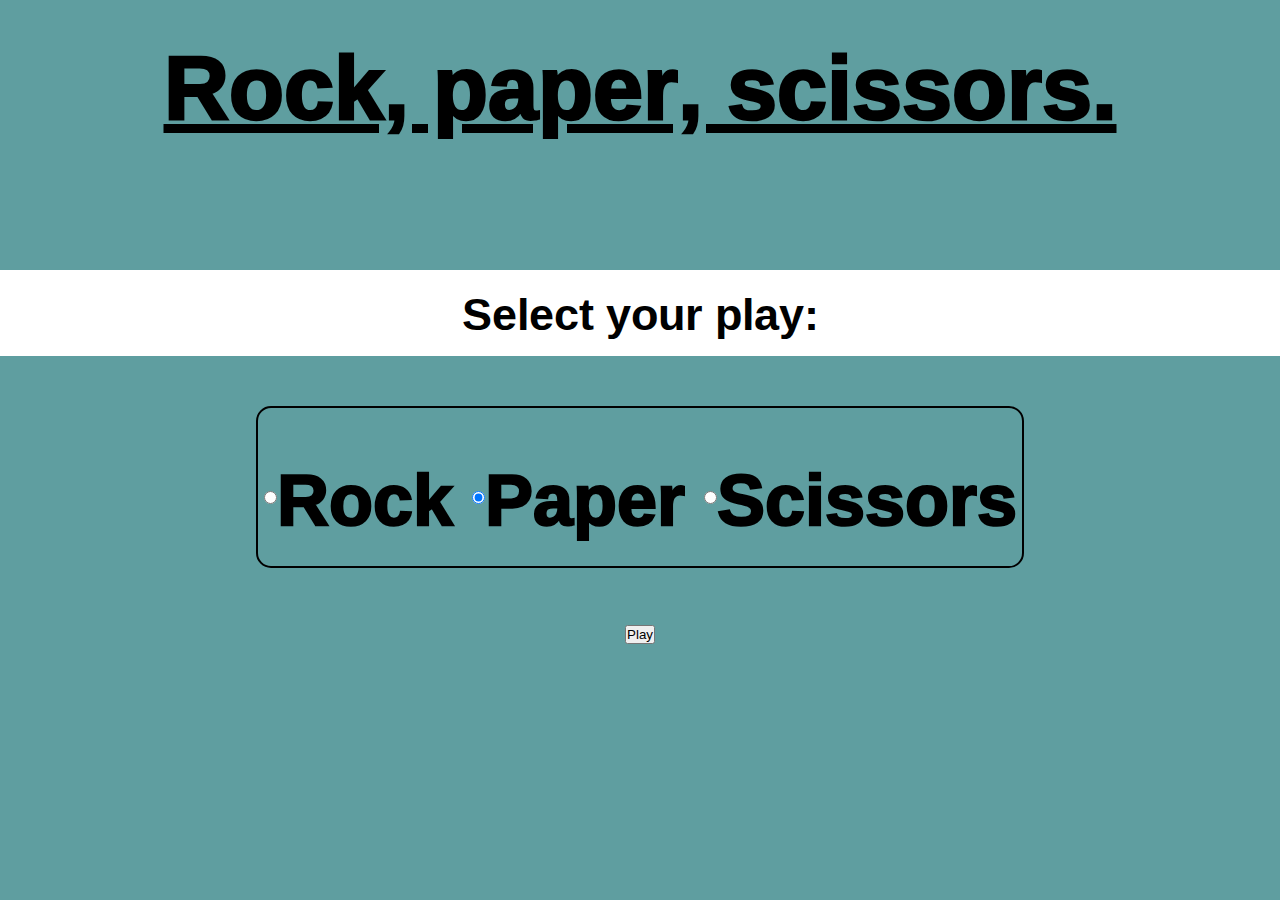
==== index.html @ 195b1b8f "deleted second function which wouldn't work after 2 hours." ====
<!DOCTYPE html>
<html lang="en">
    <head>
    <meta charset="UTF-8">
    <meta name="viewport" content="width=device-width, initial-scale=1.0">
        <link rel="stylesheet" href="style.css">
    <title>Rock Paper Scissors</title>
    </head>
    <body>
        <div class="title-div">
            <h1>Rock, paper, scissors.</h1>
        </div>

        <div class="select-text">
        <p>Select your play:</p>
        </div>
         
                <div class="radio-buttons">

                <form>
                    
                    <label class="option-buttons" for="rock">

                    <input id="rock" value="rock" type="radio" name="userPlay">
                    Rock
                    </label>
                    
                    
                    <label class="option-buttons" for="paper">

                    <input id="paper" value="paper" type="radio" name="userPlay" checked="checked">
                    Paper 
                    </label>
                    
                    
                    <label class="option-buttons" for="scissors">

                    <input id="scissors" value="scissors" type="radio" name="userPlay"> 
                    Scissors
                    </label>
                    
                </div>
            
        

                <div class="submit-button">
            
                <p><button onclick="myFunction" id="submit" type="submit">Play</button></p>
                    
                </form>
                </div>

        <script src="app.js"></script>
    </body>
</html>
---- style.css ----
@import url('https://fonts.googleapis.com/css?family=Ramabhadra&display=swap');

* {
    margin: 0;
    padding: 0;
    box-sizing: border-box;
}

body {
    background-color: cadetblue;
    font-family: 'Ramabhadra', sans-serif;

}
.title-div {
    background-color: cadetblue;
    margin-bottom: 100px;
}

.title-div > h1 {
    text-align: center;
    text-decoration: underline;
    font-size: 10vh;
}


.radio-buttons {
    width: 60%;
    font-weight: bold;
    font-size: 8vh;
    border: 2px solid black;
    border-radius: 15px;
    margin: 50px auto;
    display: flex;
    justify-content: space-evenly;
}

.option-buttons {
    display: inline-flex;
    align-items: center;
}

.select-text {
    background-color: white;
    text-align: center;
    font-size: 5vh;;
}

.submit-button {
    text-align: center;
}
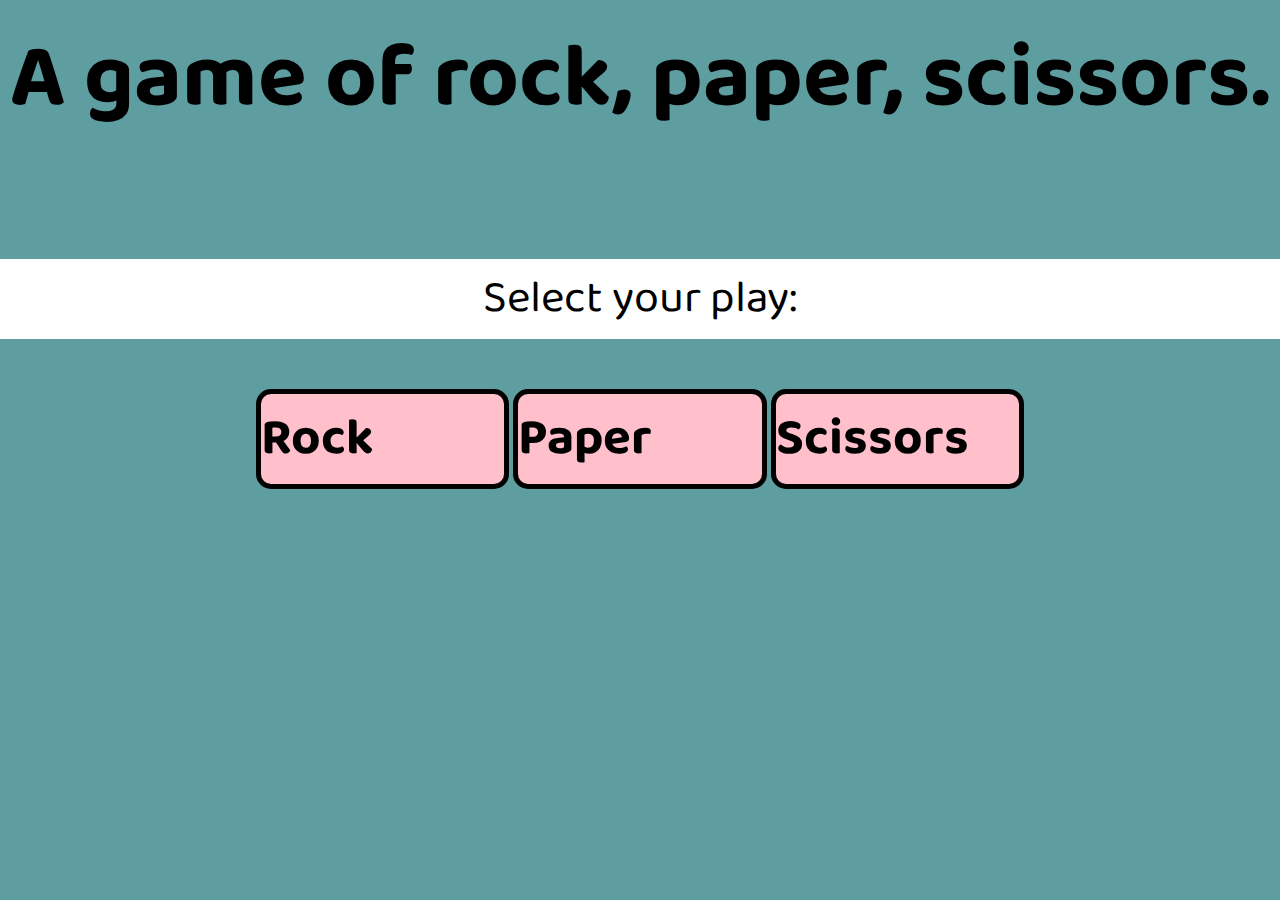
==== commit 8011a67e: "starting again, following tutorial" ====
--- a/index.html
+++ b/index.html
@@ -3,53 +3,42 @@
     <head>
     <meta charset="UTF-8">
     <meta name="viewport" content="width=device-width, initial-scale=1.0">
-        <link rel="stylesheet" href="style.css">
+    <link rel="stylesheet" href="style.css">
+    <link href="https://fonts.googleapis.com/css?family=Baloo+Paaji+2&display=swap" rel="stylesheet">
     <title>Rock Paper Scissors</title>
     </head>
     <body>
         <div class="title-div">
-            <h1>Rock, paper, scissors.</h1>
+            <h1>A game of rock, paper, scissors.</h1>
         </div>
 
         <div class="select-text">
         <p>Select your play:</p>
         </div>
          
-                <div class="radio-buttons">
+                <div class="button-menu">
 
-                <form>
-                    
-                    <label class="option-buttons" for="rock">
-
-                    <input id="rock" value="rock" type="radio" name="userPlay">
+                    <div id="button-rock">
                     Rock
-                    </label>
+                    </div>
                     
                     
-                    <label class="option-buttons" for="paper">
 
-                    <input id="paper" value="paper" type="radio" name="userPlay" checked="checked">
+
+                    <div id="button-paper">
                     Paper 
-                    </label>
+                    </div>
                     
                     
-                    <label class="option-buttons" for="scissors">
 
-                    <input id="scissors" value="scissors" type="radio" name="userPlay"> 
+
+                    <div id="button-scissors"> 
                     Scissors
-                    </label>
+                    </div>
                     
                 </div>
-            
-        
 
-                <div class="submit-button">
-            
-                <p><button onclick="myFunction" id="submit" type="submit">Play</button></p>
-                    
-                </form>
-                </div>
-
-        <script src="app.js"></script>
+                <script src="app.js"></script>
     </body>
+    
 </html>--- a/style.css
+++ b/style.css
@@ -1,4 +1,4 @@
-@import url('https://fonts.googleapis.com/css?family=Ramabhadra&display=swap');
+
 
 * {
     margin: 0;
@@ -8,7 +8,7 @@
 
 body {
     background-color: cadetblue;
-    font-family: 'Ramabhadra', sans-serif;
+    font-family: 'Baloo Paaji 2', cursive;
 
 }
 .title-div {
@@ -18,34 +18,48 @@
 
 .title-div > h1 {
     text-align: center;
-    text-decoration: underline;
     font-size: 10vh;
 }
 
 
-.radio-buttons {
+.button-menu {
     width: 60%;
     font-weight: bold;
-    font-size: 8vh;
-    border: 2px solid black;
-    border-radius: 15px;
+    font-size: 4vw;
     margin: 50px auto;
     display: flex;
-    justify-content: space-evenly;
+    justify-content: space-between;
 }
-
-.option-buttons {
+#button-rock{
     display: inline-flex;
     align-items: center;
+    border: 5px solid black;
+    border-radius: 15px;
+    width: 33%;
+
+    background-color: pink;
 }
+#button-paper{
+    display: inline-flex;
+    align-items: center;
+    border: 5px solid black;
+    border-radius: 15px;
+    width: 33%;
 
+    background-color: pink;
+}
+#button-scissors{
+    display: inline-flex;
+    align-items: center;
+    border: 5px solid black;
+    border-radius: 15px;
+    width: 33%;
+
+    background-color: pink;
+}
 .select-text {
     background-color: white;
     text-align: center;
     font-size: 5vh;;
 }
 
-.submit-button {
-    text-align: center;
-}
-
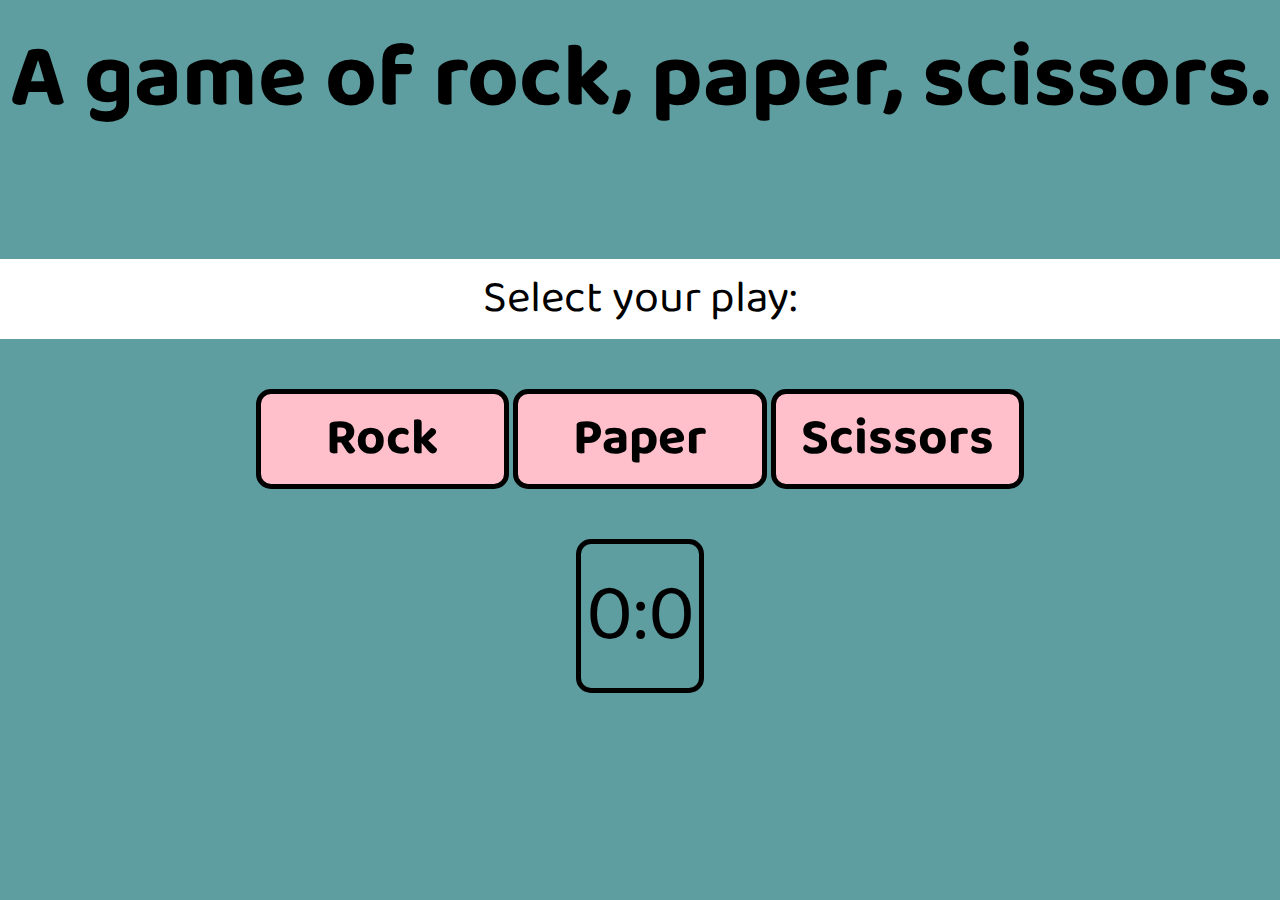
==== commit 291b3347: "updated html and css" ====
--- a/index.html
+++ b/index.html
@@ -38,6 +38,10 @@
                     
                 </div>
 
+                    <div class="score-board">
+                        <span id="user-score">0</span>:<span id="computer-score">0</span>
+                    </div>
+
                 <script src="app.js"></script>
     </body>
     
--- a/style.css
+++ b/style.css
@@ -9,7 +9,6 @@
 body {
     background-color: cadetblue;
     font-family: 'Baloo Paaji 2', cursive;
-
 }
 .title-div {
     background-color: cadetblue;
@@ -20,8 +19,11 @@
     text-align: center;
     font-size: 10vh;
 }
-
-
+.select-text {
+    background-color: white;
+    text-align: center;
+    font-size: 5vh;
+}
 .button-menu {
     width: 60%;
     font-weight: bold;
@@ -31,8 +33,8 @@
     justify-content: space-between;
 }
 #button-rock{
-    display: inline-flex;
-    align-items: center;
+    text-align: center;
+    
     border: 5px solid black;
     border-radius: 15px;
     width: 33%;
@@ -40,8 +42,8 @@
     background-color: pink;
 }
 #button-paper{
-    display: inline-flex;
-    align-items: center;
+    text-align: center;
+
     border: 5px solid black;
     border-radius: 15px;
     width: 33%;
@@ -49,17 +51,22 @@
     background-color: pink;
 }
 #button-scissors{
-    display: inline-flex;
-    align-items: center;
+    text-align: center;
+
     border: 5px solid black;
     border-radius: 15px;
     width: 33%;
 
     background-color: pink;
 }
-.select-text {
-    background-color: white;
+.score-board {
+    font-size: 9vh;
+    width: 10vw;
+    margin: auto;
+
+    border: 5px solid black;
+    border-radius: 15px;
+
     text-align: center;
-    font-size: 5vh;;
 }
 
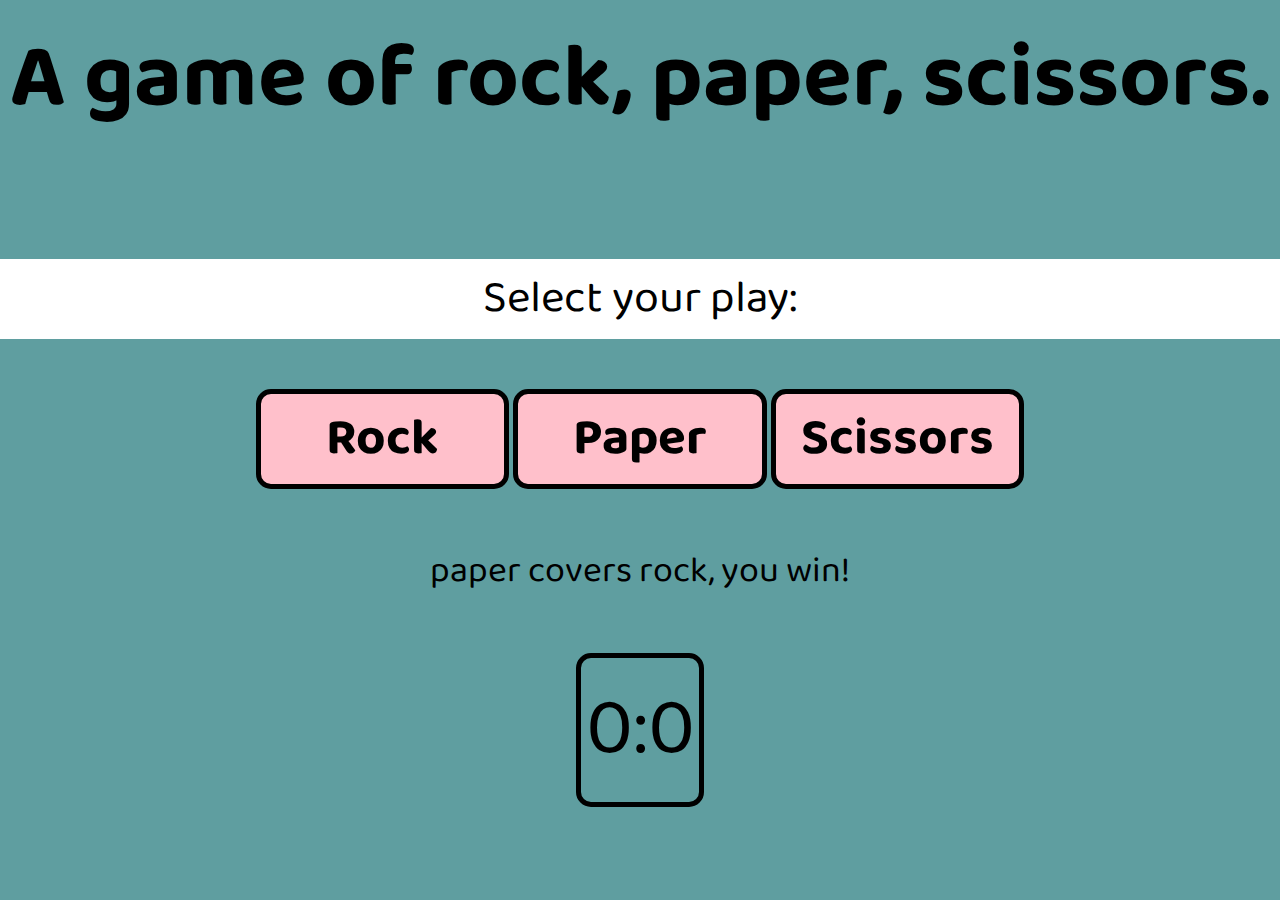
==== commit c3aa90d7: "started on javascript again" ====
--- a/index.html
+++ b/index.html
@@ -38,9 +38,13 @@
                     
                 </div>
 
-                    <div class="score-board">
-                        <span id="user-score">0</span>:<span id="computer-score">0</span>
-                    </div>
+                <div class="result">
+                    <p>paper covers rock, you win!</p>
+                </div>
+
+                <div class="score-board">
+                    <span id="user-score">0</span>:<span id="computer-score">0</span>
+                </div>
 
                 <script src="app.js"></script>
     </body>
--- a/style.css
+++ b/style.css
@@ -59,6 +59,11 @@
 
     background-color: pink;
 }
+.result{
+    text-align: center;
+    margin-bottom: 50px;
+    font-size: 4vh;
+}
 .score-board {
     font-size: 9vh;
     width: 10vw;
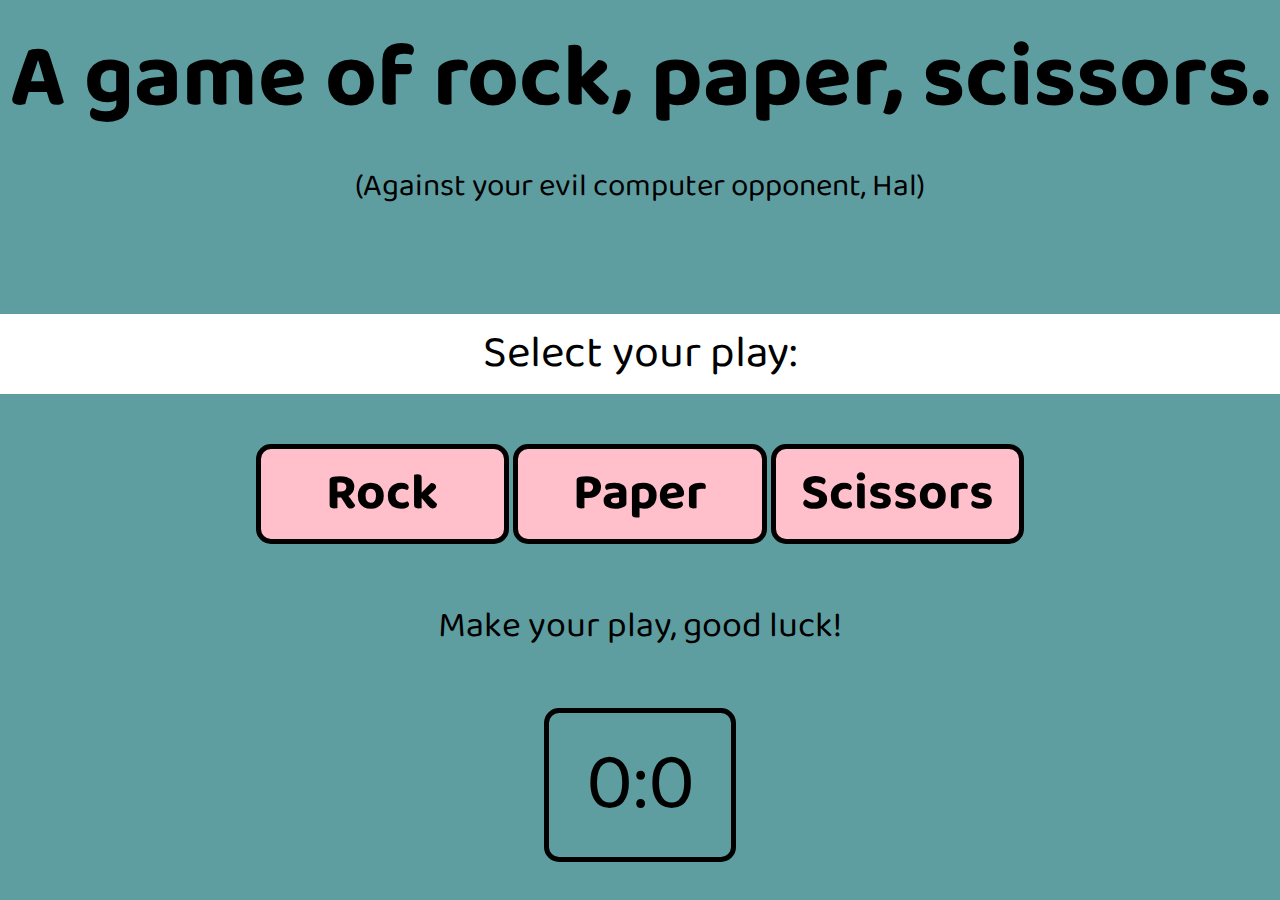
==== commit fef9b83d: "small formatting changes" ====
--- a/index.html
+++ b/index.html
@@ -10,6 +10,7 @@
     <body>
         <div class="title-div">
             <h1>A game of rock, paper, scissors.</h1>
+            <p class="under-title">(Against your evil computer opponent, Hal)</p>
         </div>
 
         <div class="select-text">
@@ -39,7 +40,7 @@
                 </div>
 
                 <div class="result">
-                    <p>paper covers rock, you win!</p>
+                    <p>Make your play, good luck!</p>
                 </div>
 
                 <div class="score-board">
--- a/style.css
+++ b/style.css
@@ -18,6 +18,10 @@
 .title-div > h1 {
     text-align: center;
     font-size: 10vh;
+}
+.under-title {
+    text-align: center;
+    font-size: 3.5vh;
 }
 .select-text {
     background-color: white;
@@ -66,7 +70,7 @@
 }
 .score-board {
     font-size: 9vh;
-    width: 10vw;
+    width: 15vw;
     margin: auto;
 
     border: 5px solid black;
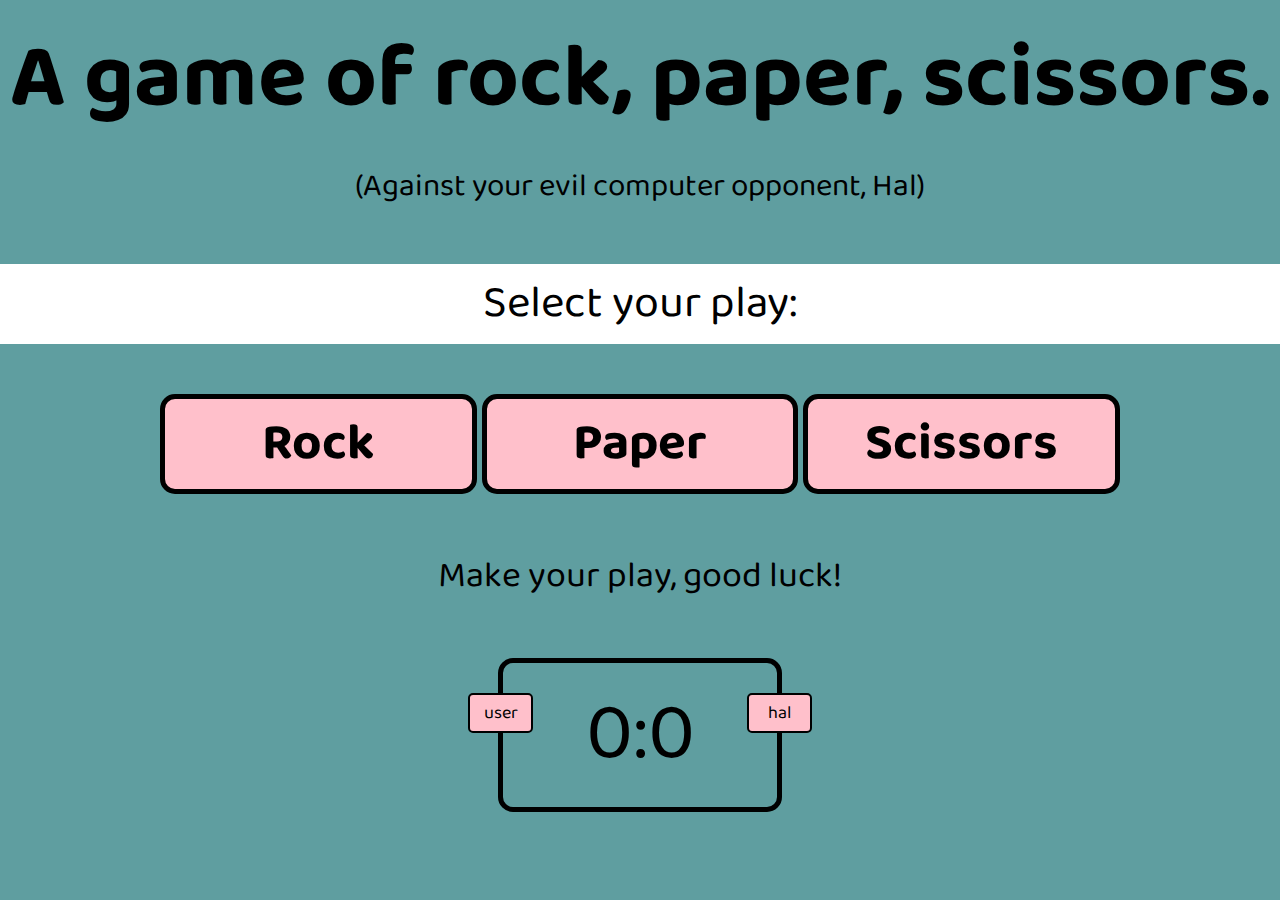
==== commit 5ba09db8: "added labels to score board and formated spacing. Final game." ====
--- a/index.html
+++ b/index.html
@@ -44,7 +44,9 @@
                 </div>
 
                 <div class="score-board">
-                    <span id="user-score">0</span>:<span id="computer-score">0</span>
+                    <div id="user-label" class="badge">user</div>
+                    <div id="computer-label" class="badge">hal</div>
+                    <span id="user-score">0</span>:<span id="computer-score" >0</span>
                 </div>
 
                 <script src="app.js"></script>
--- a/style.css
+++ b/style.css
@@ -12,7 +12,7 @@
 }
 .title-div {
     background-color: cadetblue;
-    margin-bottom: 100px;
+    margin-bottom: 50px;
 }
 
 .title-div > h1 {
@@ -29,7 +29,7 @@
     font-size: 5vh;
 }
 .button-menu {
-    width: 60%;
+    width: 75%;
     font-weight: bold;
     font-size: 4vw;
     margin: 50px auto;
@@ -44,6 +44,7 @@
     width: 33%;
 
     background-color: pink;
+    cursor: pointer;
 }
 #button-paper{
     text-align: center;
@@ -53,6 +54,7 @@
     width: 33%;
 
     background-color: pink;
+    cursor: pointer;
 }
 #button-scissors{
     text-align: center;
@@ -62,20 +64,45 @@
     width: 33%;
 
     background-color: pink;
+    cursor: pointer;
 }
 .result{
     text-align: center;
+    margin-left: 40px;
+    margin-right: 40px;
     margin-bottom: 50px;
     font-size: 4vh;
 }
 .score-board {
     font-size: 9vh;
-    width: 15vw;
+    width: 3.5em;
     margin: auto;
+    margin-bottom: 50px;
 
     border: 5px solid black;
     border-radius: 15px;
 
     text-align: center;
+
+    position: relative;
 }
-
+.badge {
+    text-align: center;
+    background-color: pink;
+    font-size: 2vh;
+    padding: 2px 10px;
+    border: 2px solid black;
+    border-radius: 5px;
+}
+#user-label {
+    position: absolute;
+    top: 30px;
+    left: -35px;
+    width: 3.6em;
+}
+#computer-label {
+    position: absolute;
+    top: 30px;
+    right: -35px;
+    width: 3.6em;
+}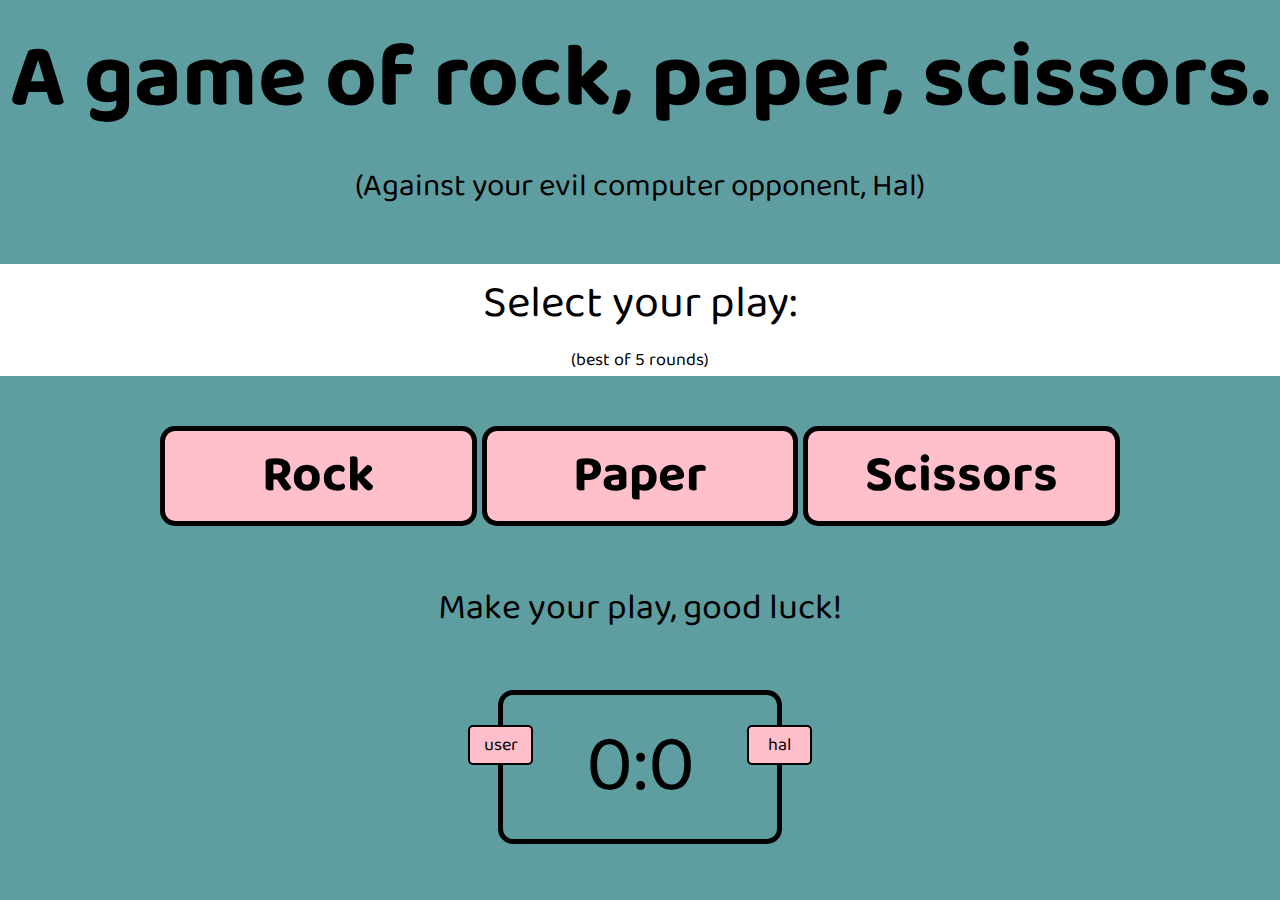
==== commit 0b5043b2: "added best of 5 rounds and clear scores after 5 rounds" ====
--- a/index.html
+++ b/index.html
@@ -15,6 +15,7 @@
 
         <div class="select-text">
         <p>Select your play:</p>
+        <p class ="best-text"> (best of 5 rounds)</p>
         </div>
          
                 <div class="button-menu">
--- a/style.css
+++ b/style.css
@@ -27,6 +27,9 @@
     background-color: white;
     text-align: center;
     font-size: 5vh;
+}
+.best-text{
+    font-size: 2vh;
 }
 .button-menu {
     width: 75%;
